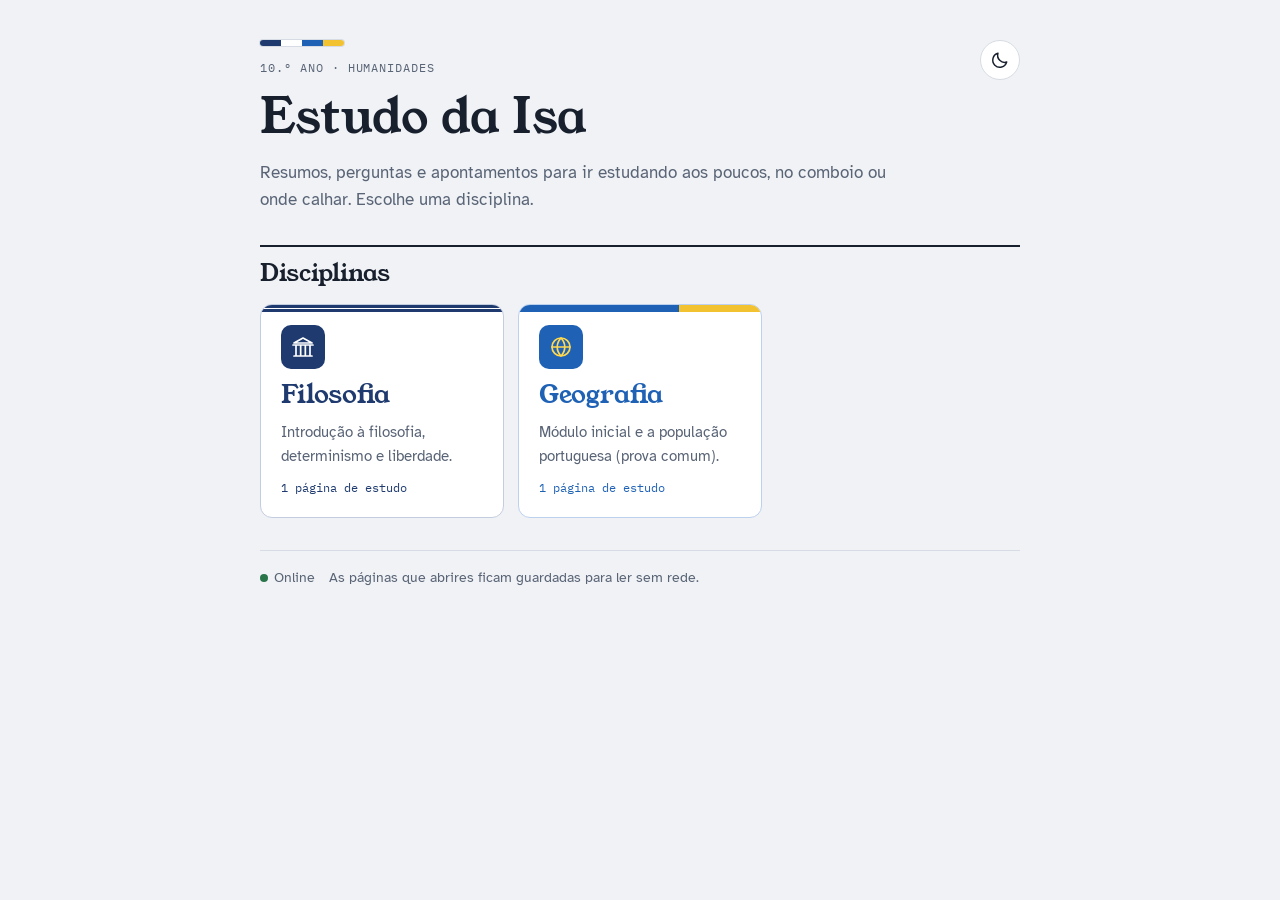
==== index.html @ 0bdfbd83 "Primeiras provas de Geografia e Filosofia" ====
<!doctype html>
<html lang="pt-PT">
<head>
<meta charset="utf-8">
<meta name="viewport" content="width=device-width, initial-scale=1, viewport-fit=cover">
<script>try{document.documentElement.setAttribute("data-theme",localStorage.getItem("isa-tema")==="dark"?"dark":"light")}catch(e){document.documentElement.setAttribute("data-theme","light")}</script>
<title>Estudo da Isa</title>
<meta name="description" content="Resumos, perguntas e apontamentos do 10.º ano de Humanidades, para estudar em qualquer lado.">
<meta name="theme-color" content="#F0F2F5">
<link rel="manifest" href="/manifest.webmanifest">
<link rel="icon" href="/icone.svg" type="image/svg+xml">
<link rel="apple-touch-icon" href="/apple-touch-icon.png">
<link rel="preconnect" href="https://fonts.googleapis.com">
<link rel="preconnect" href="https://fonts.gstatic.com" crossorigin>
<link rel="stylesheet" href="https://fonts.googleapis.com/css2?family=Young+Serif&family=Atkinson+Hyperlegible:ital,wght@0,400;0,700;1,400&family=IBM+Plex+Mono:wght@400;500&display=swap">
<link rel="stylesheet" href="/estilo.css">
<script src="/tema.js" defer></script>
</head>
<body>
<div class="wrap">
  <header class="top">
    <span class="eyebrow">10.º ano · Humanidades</span>
    <h1>Estudo da Isa</h1>
    <p class="lede">Resumos, perguntas e apontamentos para ir estudando aos poucos, no comboio ou onde calhar. Escolhe uma disciplina.</p>
  </header>

  <a id="resume" class="resume" href="#" hidden>
    <span class="t">
      <span class="eyebrow">Continuar onde ficaste · <span class="s"></span></span>
      <b></b>
    </span>
    <span class="go" aria-hidden="true">→</span>
  </a>

  <section style="display:grid;gap:16px" aria-labelledby="disc">
    <div class="section-label"><h2 id="disc">Disciplinas</h2></div>
    <div class="subjects">
      <a class="subject filo" href="/filosofia/">
        <span class="ico" aria-hidden="true">
          <svg viewBox="0 0 24 24" fill="none" stroke="currentColor" stroke-width="1.7" stroke-linecap="round" stroke-linejoin="round"><path d="M3 21h18M5 21V10M9.67 21V10M14.33 21V10M19 21V10M2 10h20M12 3 3 8h18z"/></svg>
        </span>
        <h2>Filosofia</h2>
        <p>Introdução à filosofia, determinismo e liberdade.</p>
        <span class="count">1 página de estudo</span>
      </a>
      <a class="subject geo" href="/geografia/">
        <span class="ico" aria-hidden="true">
          <svg viewBox="0 0 24 24" fill="none" stroke="currentColor" stroke-width="1.7" stroke-linecap="round" stroke-linejoin="round"><circle cx="12" cy="12" r="9"/><path d="M3 12h18M12 3c2.5 2.6 3.8 5.6 3.8 9s-1.3 6.4-3.8 9c-2.5-2.6-3.8-5.6-3.8-9S9.5 5.6 12 3z"/></svg>
        </span>
        <h2>Geografia</h2>
        <p>Módulo inicial e a população portuguesa (prova comum).</p>
        <span class="count">1 página de estudo</span>
      </a>
    </div>
  </section>

  <footer>
    <span id="net"></span>
    <span>As páginas que abrires ficam guardadas para ler sem rede.</span>
  </footer>
</div>
<script src="/portal.js"></script>
</body>
</html>
---- estilo.css ----
/* Portal de estudo da Isa — estilos partilhados (mesma família visual das páginas de revisões). */
:root{
  --paper:#F0F2F5; --card:#FFFFFF; --ink:#18202E; --muted:#596476; --line:#D7DCE4;
  --accent:#2B4C8C; --accent-soft:#E2E8F4; --ok:#2A7449;
  /* Filosofia: azul-escuro e branco */
  --filo:#1E3A6E; --filo-soft:#E3E9F4; --filo-line:#C3CDE0; --filo-2:#FFFFFF; --filo-solid:#1E3A6E; --filo-on:#FFFFFF;
  /* Geografia: azul e amarelo */
  --geo:#1F62B5; --geo-soft:#DDEAF8; --geo-line:#BCD1EE; --geo-2:#F2C230; --geo-solid:#1F62B5; --geo-on:#FFD84D;
  --display:"Young Serif", Georgia, "Times New Roman", serif;
  --body:"Atkinson Hyperlegible", "Segoe UI", system-ui, sans-serif;
  --mono:"IBM Plex Mono", ui-monospace, Menlo, Consolas, monospace;
}
/* Modo escuro: só quando escolhido no botão (o claro é o padrão). */
:root[data-theme="dark"]{
  --paper:#10141B; --card:#181F2A; --ink:#E5E9F0; --muted:#9AA4B5; --line:#2A3341;
  --accent:#9DB4E8; --accent-soft:#1F2A44; --ok:#72C597;
  --filo:#B4C7EE; --filo-soft:#1B2840; --filo-line:#2C3A57; --filo-2:#F4F6FB; --filo-solid:#24427A; --filo-on:#FFFFFF;
  --geo:#7DB3F5; --geo-soft:#142A45; --geo-line:#2A4363; --geo-2:#F4C842; --geo-solid:#1F5FAE; --geo-on:#FFD84D;
  color-scheme:dark;
}
*{box-sizing:border-box}
[hidden]{display:none!important}
html{padding-top:env(safe-area-inset-top,0px);padding-bottom:env(safe-area-inset-bottom,0px)}
body{margin:0;background:var(--paper);color:var(--ink);font-family:var(--body);font-size:17px;line-height:1.6;
  padding-left:max(16px, env(safe-area-inset-left, 0px));padding-right:max(16px, env(safe-area-inset-right, 0px))}
.wrap{max-width:760px;margin:0 auto;padding-block:40px 80px;display:grid;gap:32px}
h1,h2,h3{font-family:var(--display);font-weight:400;text-wrap:balance;line-height:1.2;margin:0}
h1{font-size:clamp(2.1rem,6vw,3rem)}
h2{font-size:1.5rem}
h3{font-size:1.2rem}
p{margin:0}
a{color:inherit}
a:focus-visible,button:focus-visible{outline:2px solid var(--c, var(--accent));outline-offset:2px}
button{font:inherit;cursor:pointer}
.eyebrow{font-family:var(--mono);font-size:.75rem;letter-spacing:.08em;text-transform:uppercase;color:var(--muted)}
.lede{color:var(--muted);max-width:60ch}
header.top{display:grid;gap:12px}
/* Faixa de cor no topo: no portal junta as cores das disciplinas; nas disciplinas usa as suas. */
header.top::before{content:"";display:block;width:84px;height:6px;border-radius:3px;
  background:linear-gradient(90deg,var(--filo-solid) 0 25%,var(--filo-2) 25% 50%,var(--geo-solid) 50% 75%,var(--geo-2) 75%);
  box-shadow:0 0 0 1px var(--line)}
body.filo header.top::before,body.geo header.top::before{background:var(--stripe);box-shadow:none}
body.filo :is(h1,h2,h3),body.geo :is(h1,h2,h3){color:var(--c)}
.back{justify-self:start;font-size:.92rem;text-decoration:none;color:var(--muted);padding:4px 0}
.back:hover{color:var(--ink)}

/* Disciplina (cor) */
/* --c: cor principal (texto e traços) · --c-soft: fundo suave · --c2: segunda cor
   --c-solid / --c-on: bloco cheio e o que vai por cima dele · --stripe: faixa com as duas cores */
.filo{--c:var(--filo);--c-soft:var(--filo-soft);--c-line:var(--filo-line);--c2:var(--filo-2);--c-solid:var(--filo-solid);--c-on:var(--filo-on);
  --stripe:linear-gradient(var(--filo-solid) 0 38%,var(--filo-2) 38% 62%,var(--filo-solid) 62%)}
.geo{--c:var(--geo);--c-soft:var(--geo-soft);--c-line:var(--geo-line);--c2:var(--geo-2);--c-solid:var(--geo-solid);--c-on:var(--geo-on);
  --stripe:linear-gradient(90deg,var(--geo-solid) 0 66%,var(--geo-2) 66%)}

/* Continuar */
.resume{display:flex;gap:14px;align-items:center;text-decoration:none;background:var(--card);
  border:1px solid var(--c-line, var(--line));border-left:4px solid var(--c, var(--accent));border-radius:10px;padding:14px 18px}
.resume:hover{border-color:var(--c, var(--accent))}
.resume .t{display:grid;gap:2px;min-width:0}
.resume b{font-weight:700;overflow-wrap:anywhere}
.resume .go{margin-left:auto;font-size:1.3rem;color:var(--c, var(--accent))}

/* Grelha de disciplinas */
.section-label{display:flex;align-items:baseline;gap:10px;border-top:2px solid var(--c, var(--ink));padding-top:12px}
.subjects{display:grid;grid-template-columns:repeat(auto-fill,minmax(240px,1fr));gap:14px}
.subject{display:grid;gap:10px;align-content:start;text-decoration:none;background:var(--card);
  border:1px solid var(--c-line);border-radius:12px;padding:20px;position:relative;overflow:hidden;min-height:170px}
.subject::before{content:"";position:absolute;inset:0 0 auto;height:7px;background:var(--stripe)}
.subject:hover{border-color:var(--c)}
.subject .ico{width:44px;height:44px;border-radius:10px;background:var(--c-solid);color:var(--c-on);display:grid;place-items:center}
.subject .ico svg{width:24px;height:24px}
.subject h2{font-size:1.6rem;color:var(--c)}
.subject p{color:var(--muted);font-size:.95rem}
.subject .count{font-family:var(--mono);font-size:.75rem;color:var(--c);margin-top:auto}

/* Página de disciplina */
.subject-head{display:flex;gap:14px;align-items:center}
.subject-head .ico{width:52px;height:52px;border-radius:12px;background:var(--c-solid);color:var(--c-on);display:grid;place-items:center;flex:none}
.subject-head .ico svg{width:28px;height:28px}
.filters{display:flex;flex-wrap:wrap;gap:8px}
.chip{font-size:.88rem;padding:6px 12px;border-radius:999px;border:1px solid var(--line);background:var(--card);color:var(--ink)}
.chip:hover{border-color:var(--c, var(--accent))}
.chip[aria-pressed="true"]{background:var(--c-solid, var(--ink));color:var(--c-on, var(--paper));border-color:var(--c-solid, var(--ink))}
.pages{list-style:none;margin:0;padding:0;display:grid;gap:12px}
.page a{display:grid;gap:8px;text-decoration:none;background:var(--card);border:1px solid var(--c-line);
  border-left:4px solid var(--c);border-radius:10px;padding:16px 18px}
.page a:hover{border-color:var(--c)}
.page .row{display:flex;gap:10px;align-items:baseline}
.page h3{font-size:1.25rem}
.page .go{margin-left:auto;color:var(--c);font-size:1.2rem}
.page p{color:var(--muted);font-size:.95rem}
.tags{display:flex;flex-wrap:wrap;gap:6px}
.tag{font-family:var(--mono);font-size:.72rem;padding:2px 8px;border-radius:999px;background:var(--c-soft);color:var(--c)}
.meta{font-family:var(--mono);font-size:.72rem;color:var(--muted)}
.empty{background:var(--card);border:1px dashed var(--c-line, var(--line));border-radius:10px;padding:22px;color:var(--muted);display:grid;gap:6px}
.empty b{color:var(--ink)}

footer{color:var(--muted);font-size:.85rem;display:flex;flex-wrap:wrap;gap:6px 14px;align-items:center;border-top:1px solid var(--line);padding-top:16px}
footer .dot{width:8px;height:8px;border-radius:50%;background:var(--muted);display:inline-block;margin-right:6px}
footer .dot.on{background:var(--ok)}
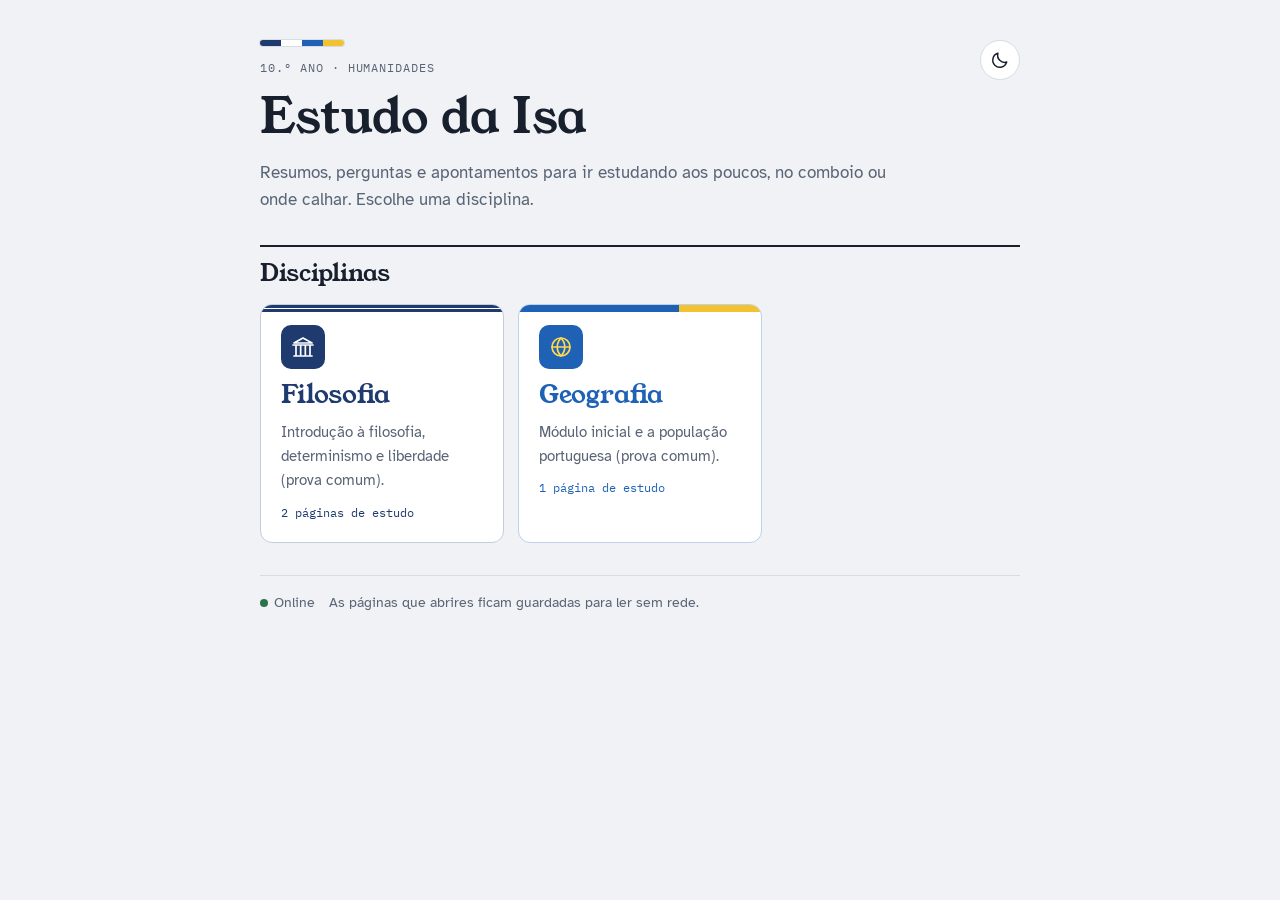
==== commit 2fd35709: "Filosofia: página de estudo para a prova comum Nova página com plano de estudo, resumos, widgets int" ====
--- a/index.html
+++ b/index.html
@@ -40,8 +40,8 @@
           <svg viewBox="0 0 24 24" fill="none" stroke="currentColor" stroke-width="1.7" stroke-linecap="round" stroke-linejoin="round"><path d="M3 21h18M5 21V10M9.67 21V10M14.33 21V10M19 21V10M2 10h20M12 3 3 8h18z"/></svg>
         </span>
         <h2>Filosofia</h2>
-        <p>Introdução à filosofia, determinismo e liberdade.</p>
-        <span class="count">1 página de estudo</span>
+        <p>Introdução à filosofia, determinismo e liberdade (prova comum).</p>
+        <span class="count">2 páginas de estudo</span>
       </a>
       <a class="subject geo" href="/geografia/">
         <span class="ico" aria-hidden="true">
